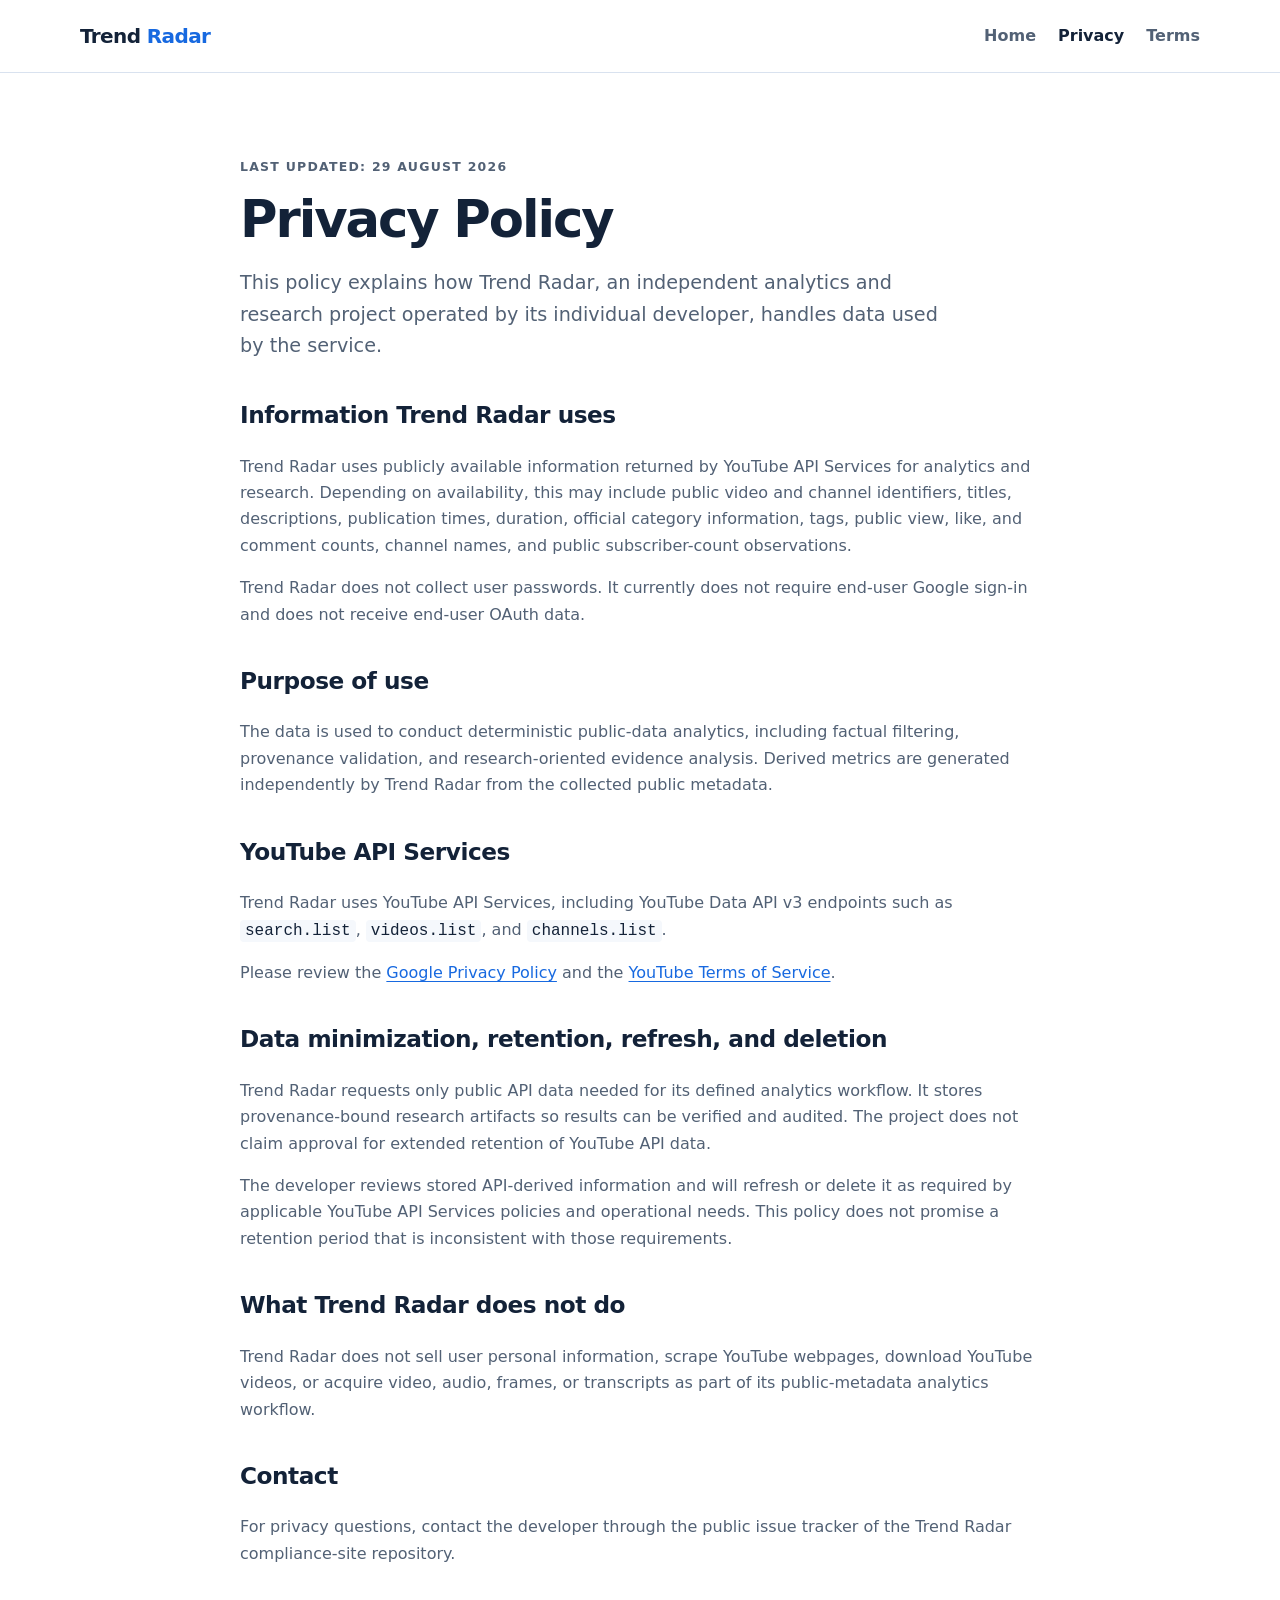
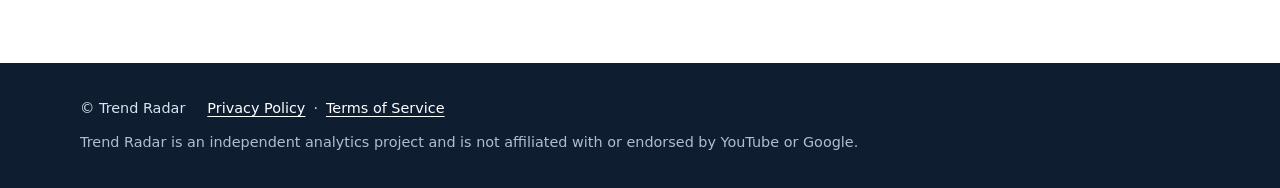
==== privacy.html @ fed3d422 "Add files via upload Add Trend Radar compliance website" ====
<!doctype html>
<html lang="en">
<head>
  <meta charset="utf-8">
  <meta name="viewport" content="width=device-width, initial-scale=1">
  <meta name="description" content="Trend Radar privacy policy.">
  <title>Privacy Policy | Trend Radar</title>
  <link rel="stylesheet" href="site.css">
</head>
<body>
  <header class="site-header"><nav class="nav container" aria-label="Primary navigation"><a class="brand" href="index.html">Trend <span>Radar</span></a><div class="nav-links"><a href="index.html">Home</a><a aria-current="page" href="privacy.html">Privacy</a><a href="terms.html">Terms</a></div></nav></header>
  <main class="container legal">
    <p class="eyebrow">Last updated: 29 August 2026</p>
    <h1>Privacy Policy</h1>
    <p class="lead">This policy explains how Trend Radar, an independent analytics and research project operated by its individual developer, handles data used by the service.</p>
    <section><h2>Information Trend Radar uses</h2><p>Trend Radar uses publicly available information returned by YouTube API Services for analytics and research. Depending on availability, this may include public video and channel identifiers, titles, descriptions, publication times, duration, official category information, tags, public view, like, and comment counts, channel names, and public subscriber-count observations.</p><p>Trend Radar does not collect user passwords. It currently does not require end-user Google sign-in and does not receive end-user OAuth data.</p></section>
    <section><h2>Purpose of use</h2><p>The data is used to conduct deterministic public-data analytics, including factual filtering, provenance validation, and research-oriented evidence analysis. Derived metrics are generated independently by Trend Radar from the collected public metadata.</p></section>
    <section><h2>YouTube API Services</h2><p>Trend Radar uses YouTube API Services, including YouTube Data API v3 endpoints such as <code>search.list</code>, <code>videos.list</code>, and <code>channels.list</code>.</p><p>Please review the <a href="https://policies.google.com/privacy">Google Privacy Policy</a> and the <a href="https://www.youtube.com/t/terms">YouTube Terms of Service</a>.</p></section>
    <section><h2>Data minimization, retention, refresh, and deletion</h2><p>Trend Radar requests only public API data needed for its defined analytics workflow. It stores provenance-bound research artifacts so results can be verified and audited. The project does not claim approval for extended retention of YouTube API data.</p><p>The developer reviews stored API-derived information and will refresh or delete it as required by applicable YouTube API Services policies and operational needs. This policy does not promise a retention period that is inconsistent with those requirements.</p></section>
    <section><h2>What Trend Radar does not do</h2><p>Trend Radar does not sell user personal information, scrape YouTube webpages, download YouTube videos, or acquire video, audio, frames, or transcripts as part of its public-metadata analytics workflow.</p></section>
    <section><h2>Contact</h2><p>For privacy questions, contact the developer through the public issue tracker of the Trend Radar compliance-site repository.</p></section>
  </main>
  <footer class="footer"><div class="container footer-inner"><p>© Trend Radar</p><p><a href="privacy.html">Privacy Policy</a><span aria-hidden="true">·</span><a href="terms.html">Terms of Service</a></p><p>Trend Radar is an independent analytics project and is not affiliated with or endorsed by YouTube or Google.</p></div></footer>
</body>
</html>
---- site.css ----
:root { --ink:#132238; --muted:#526175; --surface:#f5f8fc; --white:#fff; --blue:#1769e0; --line:#d9e2ef; --dark:#0f1d31; --radius:18px; }
* { box-sizing:border-box; }
html { color-scheme:light; }
body { margin:0; color:var(--ink); background:var(--white); font:16px/1.65 Inter, ui-sans-serif, system-ui, -apple-system, BlinkMacSystemFont, "Segoe UI", sans-serif; }
a { color:var(--blue); text-underline-offset:3px; }
a:focus-visible { outline:3px solid #f5b700; outline-offset:3px; }
.container { width:min(1120px, calc(100% - 48px)); margin-inline:auto; }
.site-header { border-bottom:1px solid var(--line); background:rgba(255,255,255,.96); }
.nav { min-height:72px; display:flex; align-items:center; justify-content:space-between; gap:24px; }
.brand { color:var(--ink); font-size:1.25rem; font-weight:800; text-decoration:none; letter-spacing:-.03em; }.brand span { color:var(--blue); }
.nav-links { display:flex; gap:22px; }.nav-links a { color:var(--muted); font-weight:650; text-decoration:none; }.nav-links a[aria-current="page"] { color:var(--ink); }
.hero { background:linear-gradient(125deg,#f4f8ff 0%,#fff 58%,#edf6ff 100%); padding:86px 0 76px; }.hero-grid { display:grid; grid-template-columns:1.35fr .8fr; gap:52px; align-items:center; }
.eyebrow,.card-label { color:#315f9e; font-size:.78rem; font-weight:800; letter-spacing:.1em; text-transform:uppercase; }.hero h1 { max-width:760px; margin:.25rem 0 1.2rem; font-size:clamp(2.8rem,6vw,5.25rem); line-height:1.02; letter-spacing:-.055em; }.lead { max-width:700px; color:var(--muted); font-size:1.2rem; }
.actions { display:flex; align-items:center; gap:24px; margin-top:28px; }.button { display:inline-block; padding:12px 18px; color:#fff; background:var(--blue); border-radius:9px; font-weight:750; text-decoration:none; }.text-link { font-weight:750; }
.api-card { padding:28px; background:var(--dark); color:#e8f0fb; border-radius:var(--radius); box-shadow:0 20px 60px rgba(15,29,49,.15); }.api-card h2 { margin:.25rem 0 .75rem; color:#fff; }.api-card p { margin:0 0 1rem; }.api-card .small { color:#b9c9dd; font-size:.9rem; }.api-card code { color:#fff; }
.section { padding:76px 0; }.section h2,.band h2,.legal h1 { font-size:clamp(2rem,4vw,3.35rem); line-height:1.12; letter-spacing:-.04em; }.cards { display:grid; grid-template-columns:repeat(3,1fr); gap:20px; margin-top:32px; }.cards article { padding:24px; border:1px solid var(--line); border-radius:14px; background:var(--white); }.cards h3 { margin-top:0; }.cards p,.band p,.legal p { color:var(--muted); }
.band { padding:64px 0; background:var(--surface); }.two-column { display:grid; grid-template-columns:.82fr 1fr; gap:80px; }.two-column h2 { margin-top:.25rem; }
.legal { max-width:800px; padding-top:72px; padding-bottom:80px; }.legal h1 { margin:.25rem 0 1rem; }.legal section { margin-top:34px; }.legal h2 { font-size:1.45rem; letter-spacing:-.02em; }.legal code { padding:2px 5px; border-radius:4px; background:var(--surface); color:var(--ink); }
.footer { padding:34px 0; color:#d9e3f3; background:var(--dark); font-size:.9rem; }.footer-inner { display:flex; flex-wrap:wrap; gap:10px 22px; align-items:center; }.footer p { margin:0; }.footer p:last-child { flex-basis:100%; color:#aebed2; }.footer a { color:#fff; }.footer span { margin:0 8px; }
@media (max-width:760px) { .container { width:min(100% - 32px,1120px); }.hero { padding:58px 0; }.hero-grid,.two-column,.cards { grid-template-columns:1fr; gap:24px; }.hero h1 { font-size:3rem; }.nav { min-height:64px; }.nav-links { gap:14px; }.actions { align-items:flex-start; flex-direction:column; gap:14px; } }
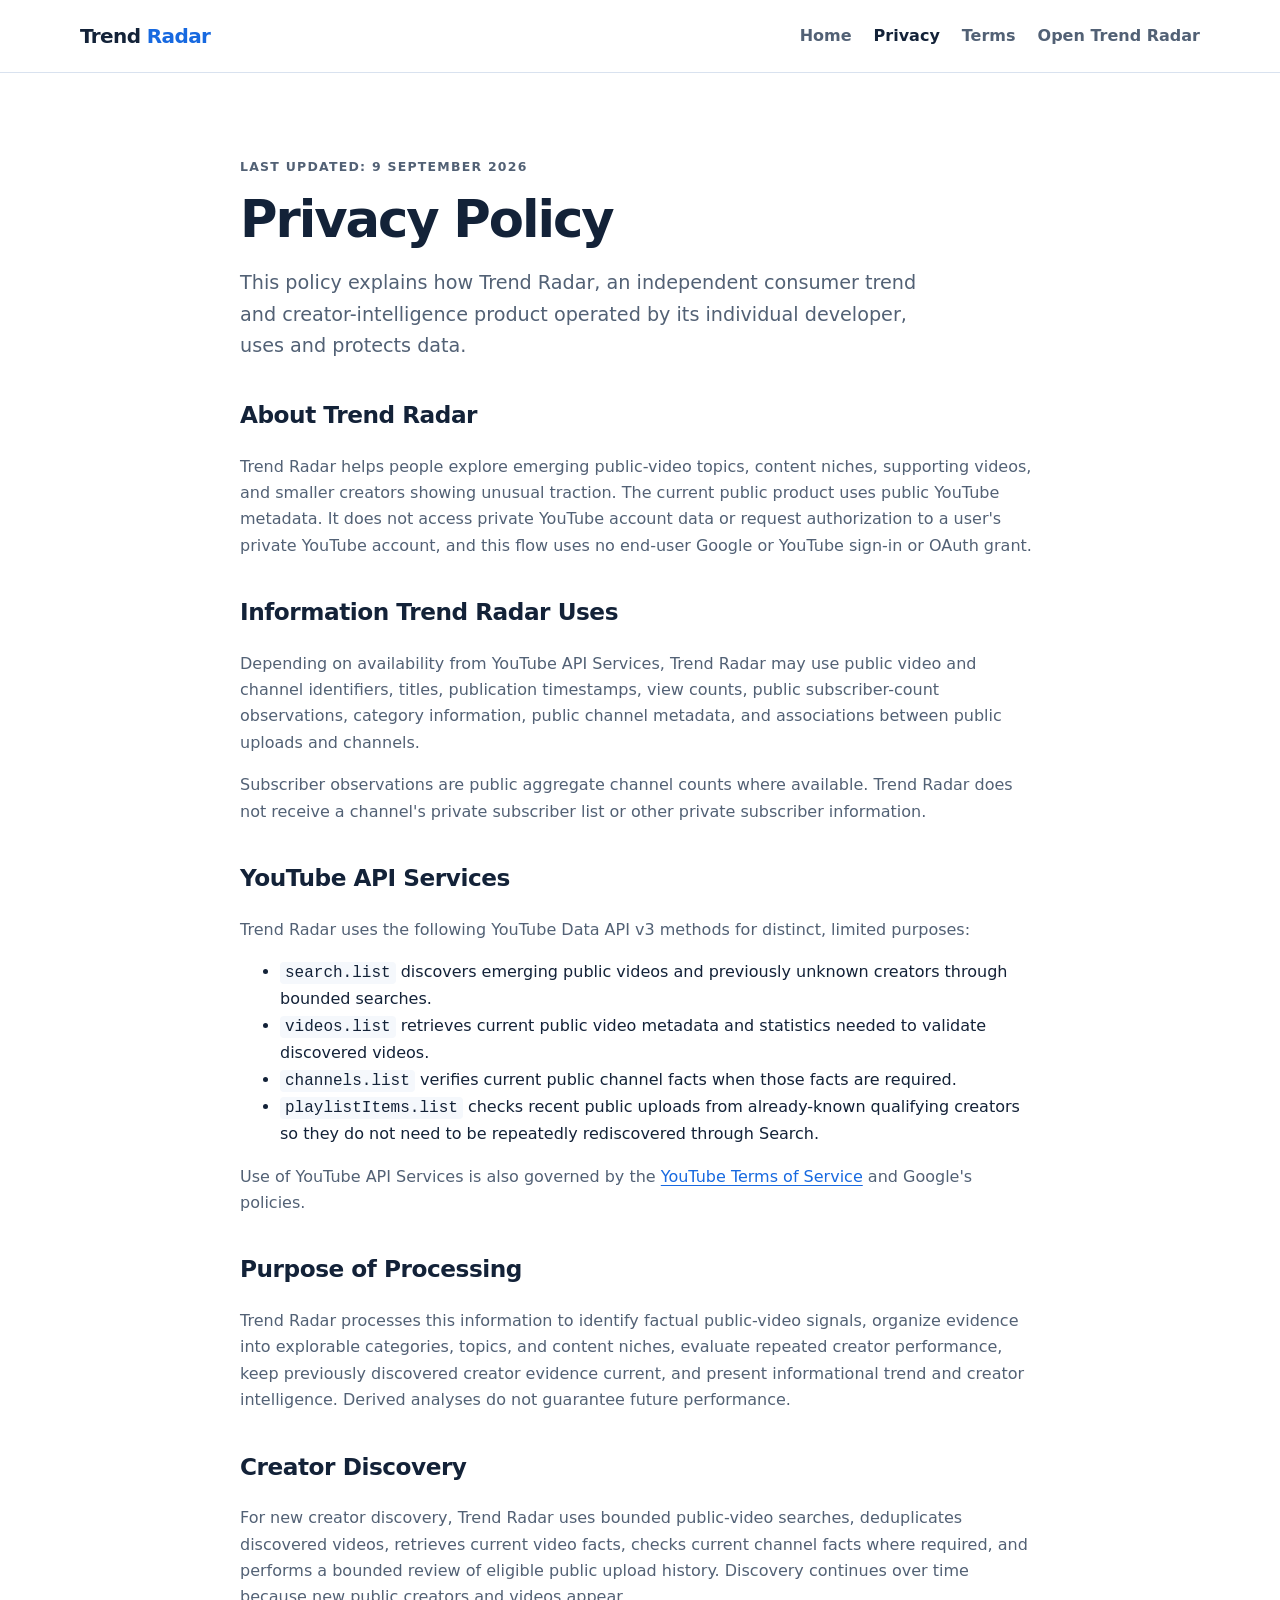
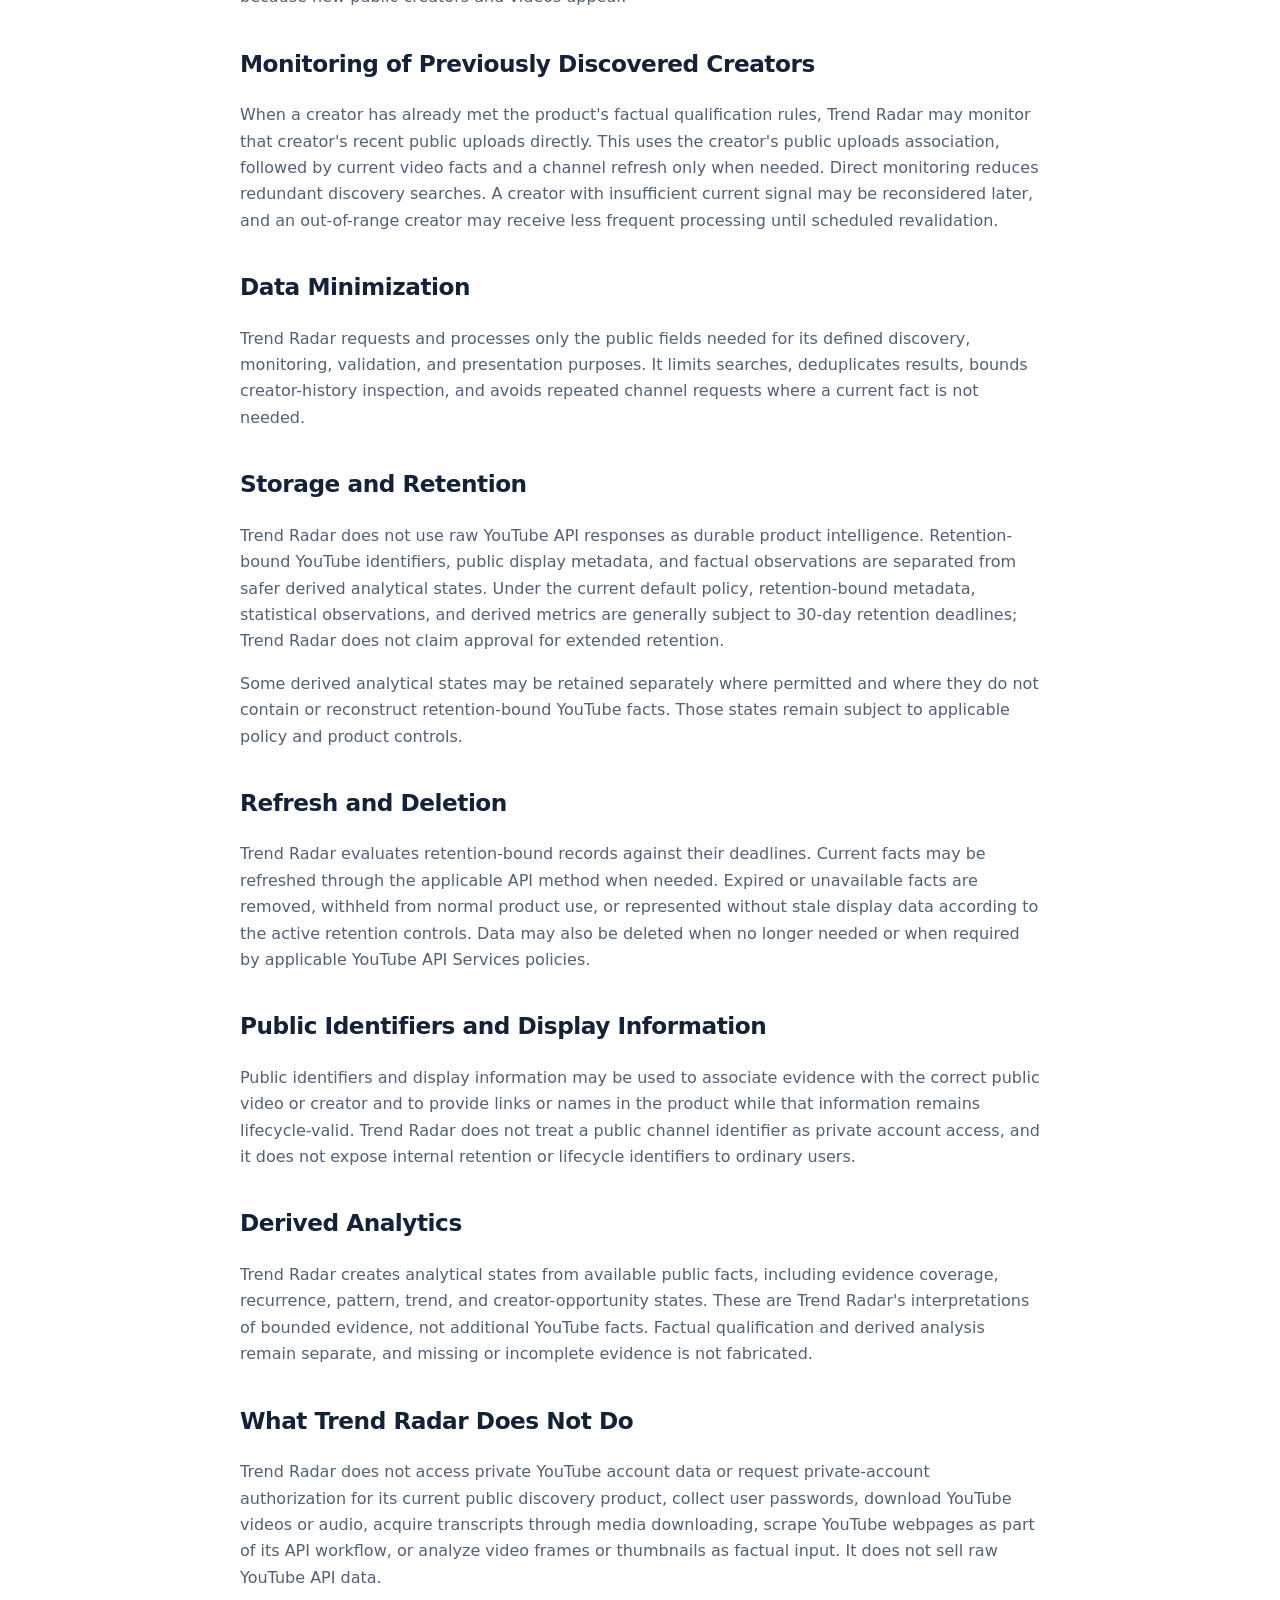
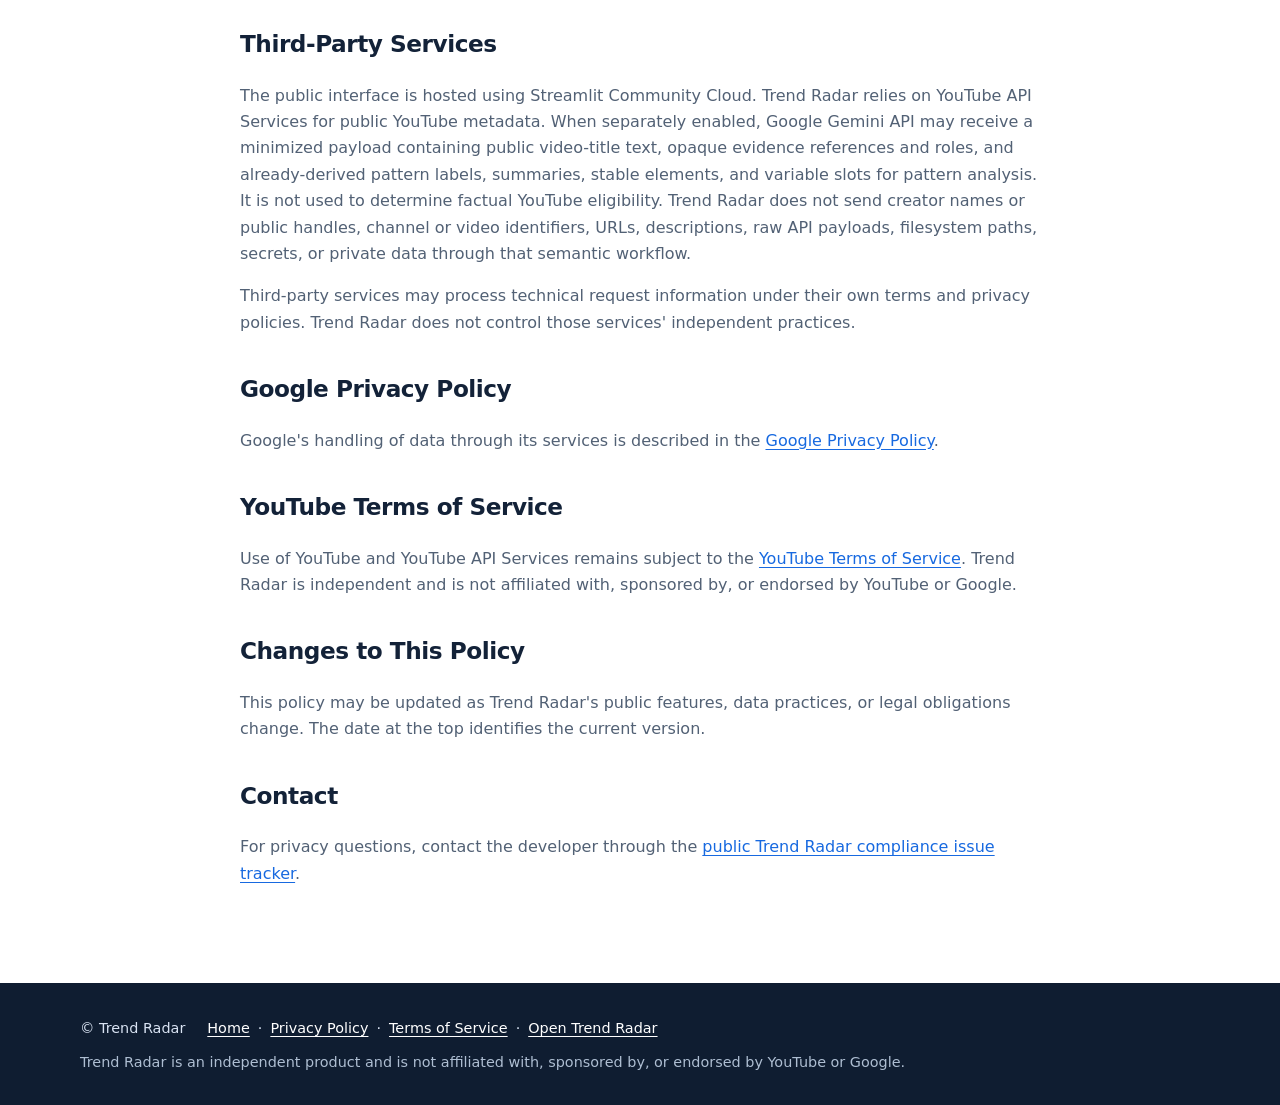
==== commit 603875c5: "Refresh Trend Radar compliance pages" ====
--- a/privacy.html
+++ b/privacy.html
@@ -8,18 +8,46 @@
   <link rel="stylesheet" href="site.css">
 </head>
 <body>
-  <header class="site-header"><nav class="nav container" aria-label="Primary navigation"><a class="brand" href="index.html">Trend <span>Radar</span></a><div class="nav-links"><a href="index.html">Home</a><a aria-current="page" href="privacy.html">Privacy</a><a href="terms.html">Terms</a></div></nav></header>
+  <header class="site-header"><nav class="nav container" aria-label="Primary navigation"><a class="brand" href="index.html">Trend <span>Radar</span></a><div class="nav-links"><a href="index.html">Home</a><a aria-current="page" href="privacy.html">Privacy</a><a href="terms.html">Terms</a><a href="https://trendradar-app-hcvohyxyf5xtnhrzssmajz.streamlit.app/">Open Trend Radar</a></div></nav></header>
   <main class="container legal">
-    <p class="eyebrow">Last updated: 29 August 2026</p>
+    <p class="eyebrow">Last updated: 9 September 2026</p>
     <h1>Privacy Policy</h1>
-    <p class="lead">This policy explains how Trend Radar, an independent analytics and research project operated by its individual developer, handles data used by the service.</p>
-    <section><h2>Information Trend Radar uses</h2><p>Trend Radar uses publicly available information returned by YouTube API Services for analytics and research. Depending on availability, this may include public video and channel identifiers, titles, descriptions, publication times, duration, official category information, tags, public view, like, and comment counts, channel names, and public subscriber-count observations.</p><p>Trend Radar does not collect user passwords. It currently does not require end-user Google sign-in and does not receive end-user OAuth data.</p></section>
-    <section><h2>Purpose of use</h2><p>The data is used to conduct deterministic public-data analytics, including factual filtering, provenance validation, and research-oriented evidence analysis. Derived metrics are generated independently by Trend Radar from the collected public metadata.</p></section>
-    <section><h2>YouTube API Services</h2><p>Trend Radar uses YouTube API Services, including YouTube Data API v3 endpoints such as <code>search.list</code>, <code>videos.list</code>, and <code>channels.list</code>.</p><p>Please review the <a href="https://policies.google.com/privacy">Google Privacy Policy</a> and the <a href="https://www.youtube.com/t/terms">YouTube Terms of Service</a>.</p></section>
-    <section><h2>Data minimization, retention, refresh, and deletion</h2><p>Trend Radar requests only public API data needed for its defined analytics workflow. It stores provenance-bound research artifacts so results can be verified and audited. The project does not claim approval for extended retention of YouTube API data.</p><p>The developer reviews stored API-derived information and will refresh or delete it as required by applicable YouTube API Services policies and operational needs. This policy does not promise a retention period that is inconsistent with those requirements.</p></section>
-    <section><h2>What Trend Radar does not do</h2><p>Trend Radar does not sell user personal information, scrape YouTube webpages, download YouTube videos, or acquire video, audio, frames, or transcripts as part of its public-metadata analytics workflow.</p></section>
-    <section><h2>Contact</h2><p>For privacy questions, contact the developer through the public issue tracker of the Trend Radar compliance-site repository.</p></section>
+    <p class="lead">This policy explains how Trend Radar, an independent consumer trend and creator-intelligence product operated by its individual developer, uses and protects data.</p>
+
+    <section><h2>About Trend Radar</h2><p>Trend Radar helps people explore emerging public-video topics, content niches, supporting videos, and smaller creators showing unusual traction. The current public product uses public YouTube metadata. It does not access private YouTube account data or request authorization to a user's private YouTube account, and this flow uses no end-user Google or YouTube sign-in or OAuth grant.</p></section>
+
+    <section><h2>Information Trend Radar Uses</h2><p>Depending on availability from YouTube API Services, Trend Radar may use public video and channel identifiers, titles, publication timestamps, view counts, public subscriber-count observations, category information, public channel metadata, and associations between public uploads and channels.</p><p>Subscriber observations are public aggregate channel counts where available. Trend Radar does not receive a channel's private subscriber list or other private subscriber information.</p></section>
+
+    <section><h2>YouTube API Services</h2><p>Trend Radar uses the following YouTube Data API v3 methods for distinct, limited purposes:</p><ul><li><code>search.list</code> discovers emerging public videos and previously unknown creators through bounded searches.</li><li><code>videos.list</code> retrieves current public video metadata and statistics needed to validate discovered videos.</li><li><code>channels.list</code> verifies current public channel facts when those facts are required.</li><li><code>playlistItems.list</code> checks recent public uploads from already-known qualifying creators so they do not need to be repeatedly rediscovered through Search.</li></ul><p>Use of YouTube API Services is also governed by the <a href="https://www.youtube.com/t/terms">YouTube Terms of Service</a> and Google's policies.</p></section>
+
+    <section><h2>Purpose of Processing</h2><p>Trend Radar processes this information to identify factual public-video signals, organize evidence into explorable categories, topics, and content niches, evaluate repeated creator performance, keep previously discovered creator evidence current, and present informational trend and creator intelligence. Derived analyses do not guarantee future performance.</p></section>
+
+    <section><h2>Creator Discovery</h2><p>For new creator discovery, Trend Radar uses bounded public-video searches, deduplicates discovered videos, retrieves current video facts, checks current channel facts where required, and performs a bounded review of eligible public upload history. Discovery continues over time because new public creators and videos appear.</p></section>
+
+    <section><h2>Monitoring of Previously Discovered Creators</h2><p>When a creator has already met the product's factual qualification rules, Trend Radar may monitor that creator's recent public uploads directly. This uses the creator's public uploads association, followed by current video facts and a channel refresh only when needed. Direct monitoring reduces redundant discovery searches. A creator with insufficient current signal may be reconsidered later, and an out-of-range creator may receive less frequent processing until scheduled revalidation.</p></section>
+
+    <section><h2>Data Minimization</h2><p>Trend Radar requests and processes only the public fields needed for its defined discovery, monitoring, validation, and presentation purposes. It limits searches, deduplicates results, bounds creator-history inspection, and avoids repeated channel requests where a current fact is not needed.</p></section>
+
+    <section><h2>Storage and Retention</h2><p>Trend Radar does not use raw YouTube API responses as durable product intelligence. Retention-bound YouTube identifiers, public display metadata, and factual observations are separated from safer derived analytical states. Under the current default policy, retention-bound metadata, statistical observations, and derived metrics are generally subject to 30-day retention deadlines; Trend Radar does not claim approval for extended retention.</p><p>Some derived analytical states may be retained separately where permitted and where they do not contain or reconstruct retention-bound YouTube facts. Those states remain subject to applicable policy and product controls.</p></section>
+
+    <section><h2>Refresh and Deletion</h2><p>Trend Radar evaluates retention-bound records against their deadlines. Current facts may be refreshed through the applicable API method when needed. Expired or unavailable facts are removed, withheld from normal product use, or represented without stale display data according to the active retention controls. Data may also be deleted when no longer needed or when required by applicable YouTube API Services policies.</p></section>
+
+    <section><h2>Public Identifiers and Display Information</h2><p>Public identifiers and display information may be used to associate evidence with the correct public video or creator and to provide links or names in the product while that information remains lifecycle-valid. Trend Radar does not treat a public channel identifier as private account access, and it does not expose internal retention or lifecycle identifiers to ordinary users.</p></section>
+
+    <section><h2>Derived Analytics</h2><p>Trend Radar creates analytical states from available public facts, including evidence coverage, recurrence, pattern, trend, and creator-opportunity states. These are Trend Radar's interpretations of bounded evidence, not additional YouTube facts. Factual qualification and derived analysis remain separate, and missing or incomplete evidence is not fabricated.</p></section>
+
+    <section><h2>What Trend Radar Does Not Do</h2><p>Trend Radar does not access private YouTube account data or request private-account authorization for its current public discovery product, collect user passwords, download YouTube videos or audio, acquire transcripts through media downloading, scrape YouTube webpages as part of its API workflow, or analyze video frames or thumbnails as factual input. It does not sell raw YouTube API data.</p></section>
+
+    <section><h2>Third-Party Services</h2><p>The public interface is hosted using Streamlit Community Cloud. Trend Radar relies on YouTube API Services for public YouTube metadata. When separately enabled, Google Gemini API may receive a minimized payload containing public video-title text, opaque evidence references and roles, and already-derived pattern labels, summaries, stable elements, and variable slots for pattern analysis. It is not used to determine factual YouTube eligibility. Trend Radar does not send creator names or public handles, channel or video identifiers, URLs, descriptions, raw API payloads, filesystem paths, secrets, or private data through that semantic workflow.</p><p>Third-party services may process technical request information under their own terms and privacy policies. Trend Radar does not control those services' independent practices.</p></section>
+
+    <section><h2>Google Privacy Policy</h2><p>Google's handling of data through its services is described in the <a href="https://policies.google.com/privacy">Google Privacy Policy</a>.</p></section>
+
+    <section><h2>YouTube Terms of Service</h2><p>Use of YouTube and YouTube API Services remains subject to the <a href="https://www.youtube.com/t/terms">YouTube Terms of Service</a>. Trend Radar is independent and is not affiliated with, sponsored by, or endorsed by YouTube or Google.</p></section>
+
+    <section><h2>Changes to This Policy</h2><p>This policy may be updated as Trend Radar's public features, data practices, or legal obligations change. The date at the top identifies the current version.</p></section>
+
+    <section><h2>Contact</h2><p>For privacy questions, contact the developer through the <a href="https://github.com/rohitgoku13-hue/trendradar-compliance/issues">public Trend Radar compliance issue tracker</a>.</p></section>
   </main>
-  <footer class="footer"><div class="container footer-inner"><p>© Trend Radar</p><p><a href="privacy.html">Privacy Policy</a><span aria-hidden="true">·</span><a href="terms.html">Terms of Service</a></p><p>Trend Radar is an independent analytics project and is not affiliated with or endorsed by YouTube or Google.</p></div></footer>
+  <footer class="footer"><div class="container footer-inner"><p>© Trend Radar</p><p><a href="index.html">Home</a><span aria-hidden="true">·</span><a href="privacy.html">Privacy Policy</a><span aria-hidden="true">·</span><a href="terms.html">Terms of Service</a><span aria-hidden="true">·</span><a href="https://trendradar-app-hcvohyxyf5xtnhrzssmajz.streamlit.app/">Open Trend Radar</a></p><p>Trend Radar is an independent product and is not affiliated with, sponsored by, or endorsed by YouTube or Google.</p></div></footer>
 </body>
 </html>
--- a/site.css
+++ b/site.css
@@ -6,9 +6,9 @@
 a:focus-visible { outline:3px solid #f5b700; outline-offset:3px; }
 .container { width:min(1120px, calc(100% - 48px)); margin-inline:auto; }
 .site-header { border-bottom:1px solid var(--line); background:rgba(255,255,255,.96); }
-.nav { min-height:72px; display:flex; align-items:center; justify-content:space-between; gap:24px; }
+.nav { min-height:72px; display:flex; flex-wrap:wrap; align-items:center; justify-content:space-between; gap:24px; }
 .brand { color:var(--ink); font-size:1.25rem; font-weight:800; text-decoration:none; letter-spacing:-.03em; }.brand span { color:var(--blue); }
-.nav-links { display:flex; gap:22px; }.nav-links a { color:var(--muted); font-weight:650; text-decoration:none; }.nav-links a[aria-current="page"] { color:var(--ink); }
+.nav-links { display:flex; flex-wrap:wrap; gap:22px; }.nav-links a { color:var(--muted); font-weight:650; text-decoration:none; }.nav-links a[aria-current="page"] { color:var(--ink); }
 .hero { background:linear-gradient(125deg,#f4f8ff 0%,#fff 58%,#edf6ff 100%); padding:86px 0 76px; }.hero-grid { display:grid; grid-template-columns:1.35fr .8fr; gap:52px; align-items:center; }
 .eyebrow,.card-label { color:#315f9e; font-size:.78rem; font-weight:800; letter-spacing:.1em; text-transform:uppercase; }.hero h1 { max-width:760px; margin:.25rem 0 1.2rem; font-size:clamp(2.8rem,6vw,5.25rem); line-height:1.02; letter-spacing:-.055em; }.lead { max-width:700px; color:var(--muted); font-size:1.2rem; }
 .actions { display:flex; align-items:center; gap:24px; margin-top:28px; }.button { display:inline-block; padding:12px 18px; color:#fff; background:var(--blue); border-radius:9px; font-weight:750; text-decoration:none; }.text-link { font-weight:750; }
@@ -17,4 +17,4 @@
 .band { padding:64px 0; background:var(--surface); }.two-column { display:grid; grid-template-columns:.82fr 1fr; gap:80px; }.two-column h2 { margin-top:.25rem; }
 .legal { max-width:800px; padding-top:72px; padding-bottom:80px; }.legal h1 { margin:.25rem 0 1rem; }.legal section { margin-top:34px; }.legal h2 { font-size:1.45rem; letter-spacing:-.02em; }.legal code { padding:2px 5px; border-radius:4px; background:var(--surface); color:var(--ink); }
 .footer { padding:34px 0; color:#d9e3f3; background:var(--dark); font-size:.9rem; }.footer-inner { display:flex; flex-wrap:wrap; gap:10px 22px; align-items:center; }.footer p { margin:0; }.footer p:last-child { flex-basis:100%; color:#aebed2; }.footer a { color:#fff; }.footer span { margin:0 8px; }
-@media (max-width:760px) { .container { width:min(100% - 32px,1120px); }.hero { padding:58px 0; }.hero-grid,.two-column,.cards { grid-template-columns:1fr; gap:24px; }.hero h1 { font-size:3rem; }.nav { min-height:64px; }.nav-links { gap:14px; }.actions { align-items:flex-start; flex-direction:column; gap:14px; } }
+@media (max-width:760px) { .container { width:min(100% - 32px,1120px); }.hero { padding:58px 0; }.hero-grid,.two-column,.cards { grid-template-columns:1fr; gap:24px; }.hero h1 { font-size:3rem; }.nav { min-height:64px; padding:12px 0; }.nav-links { gap:10px 14px; }.actions { align-items:flex-start; flex-direction:column; gap:14px; } }
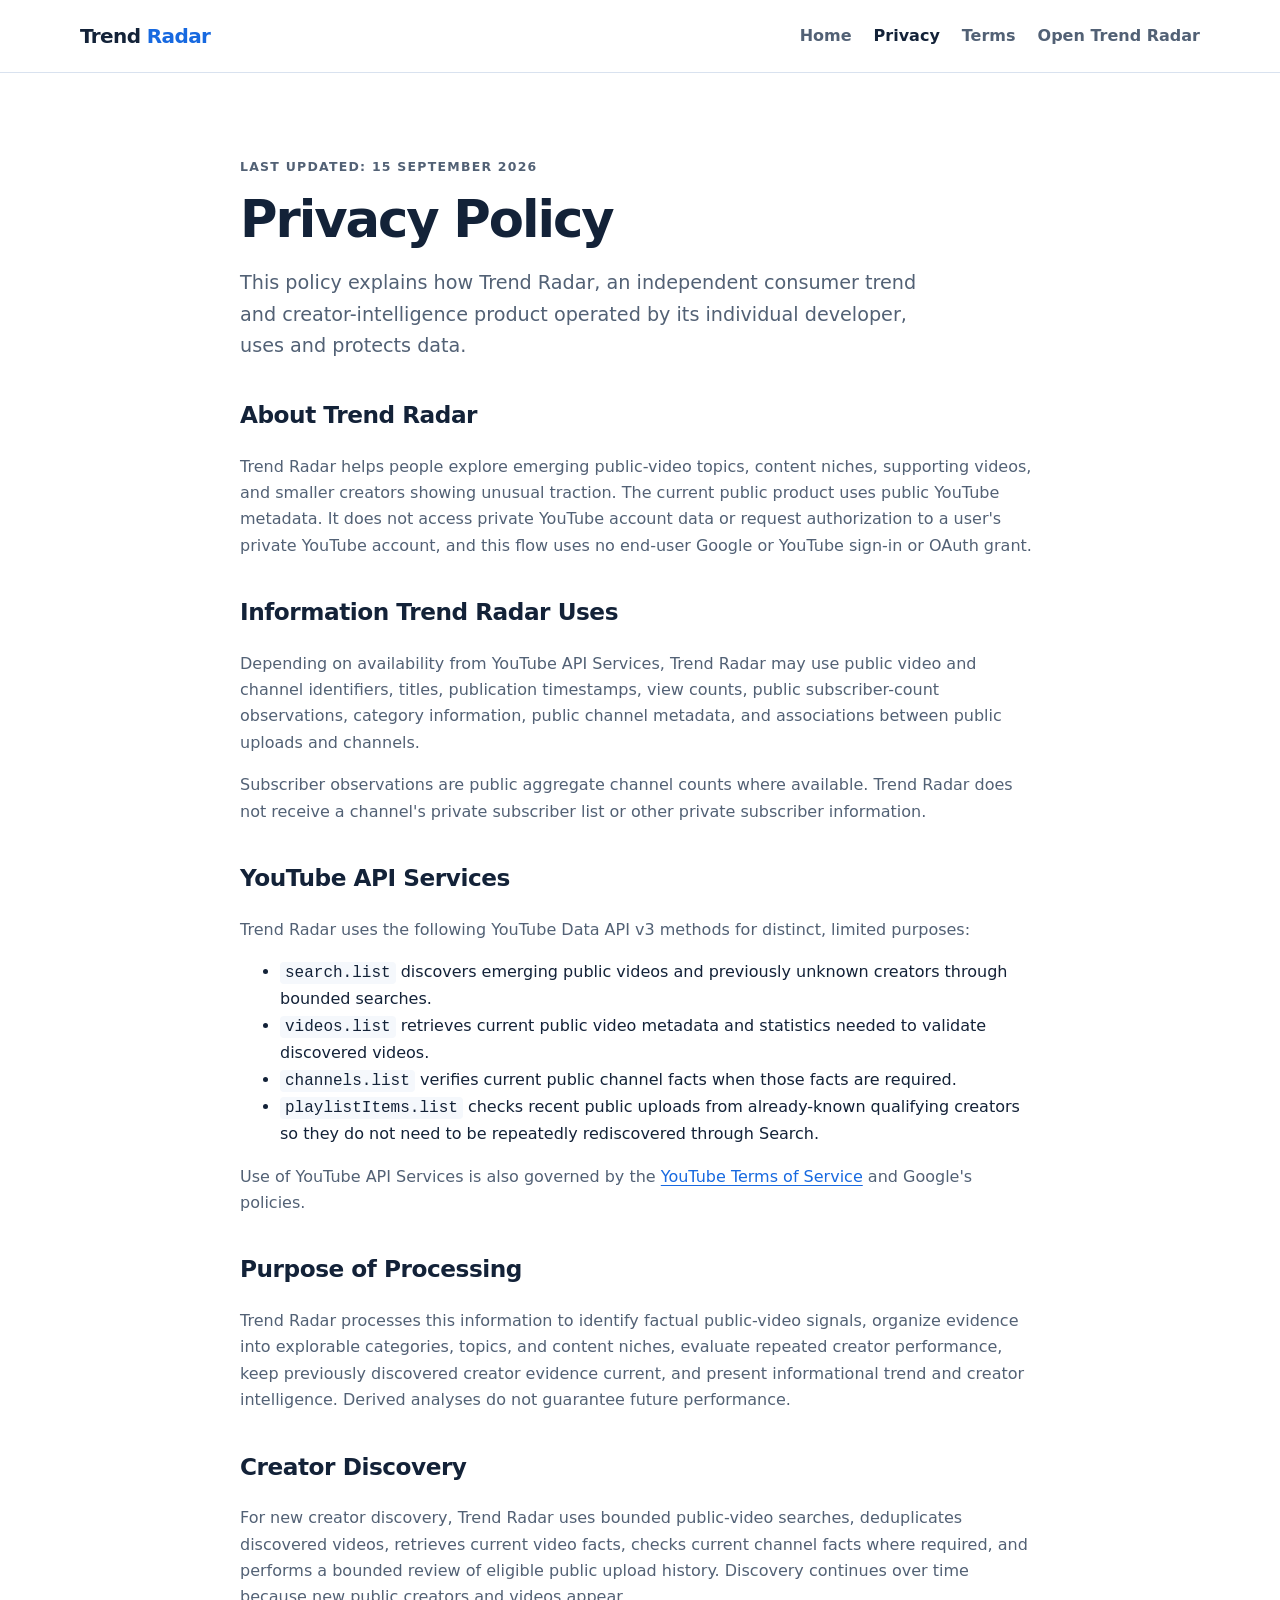
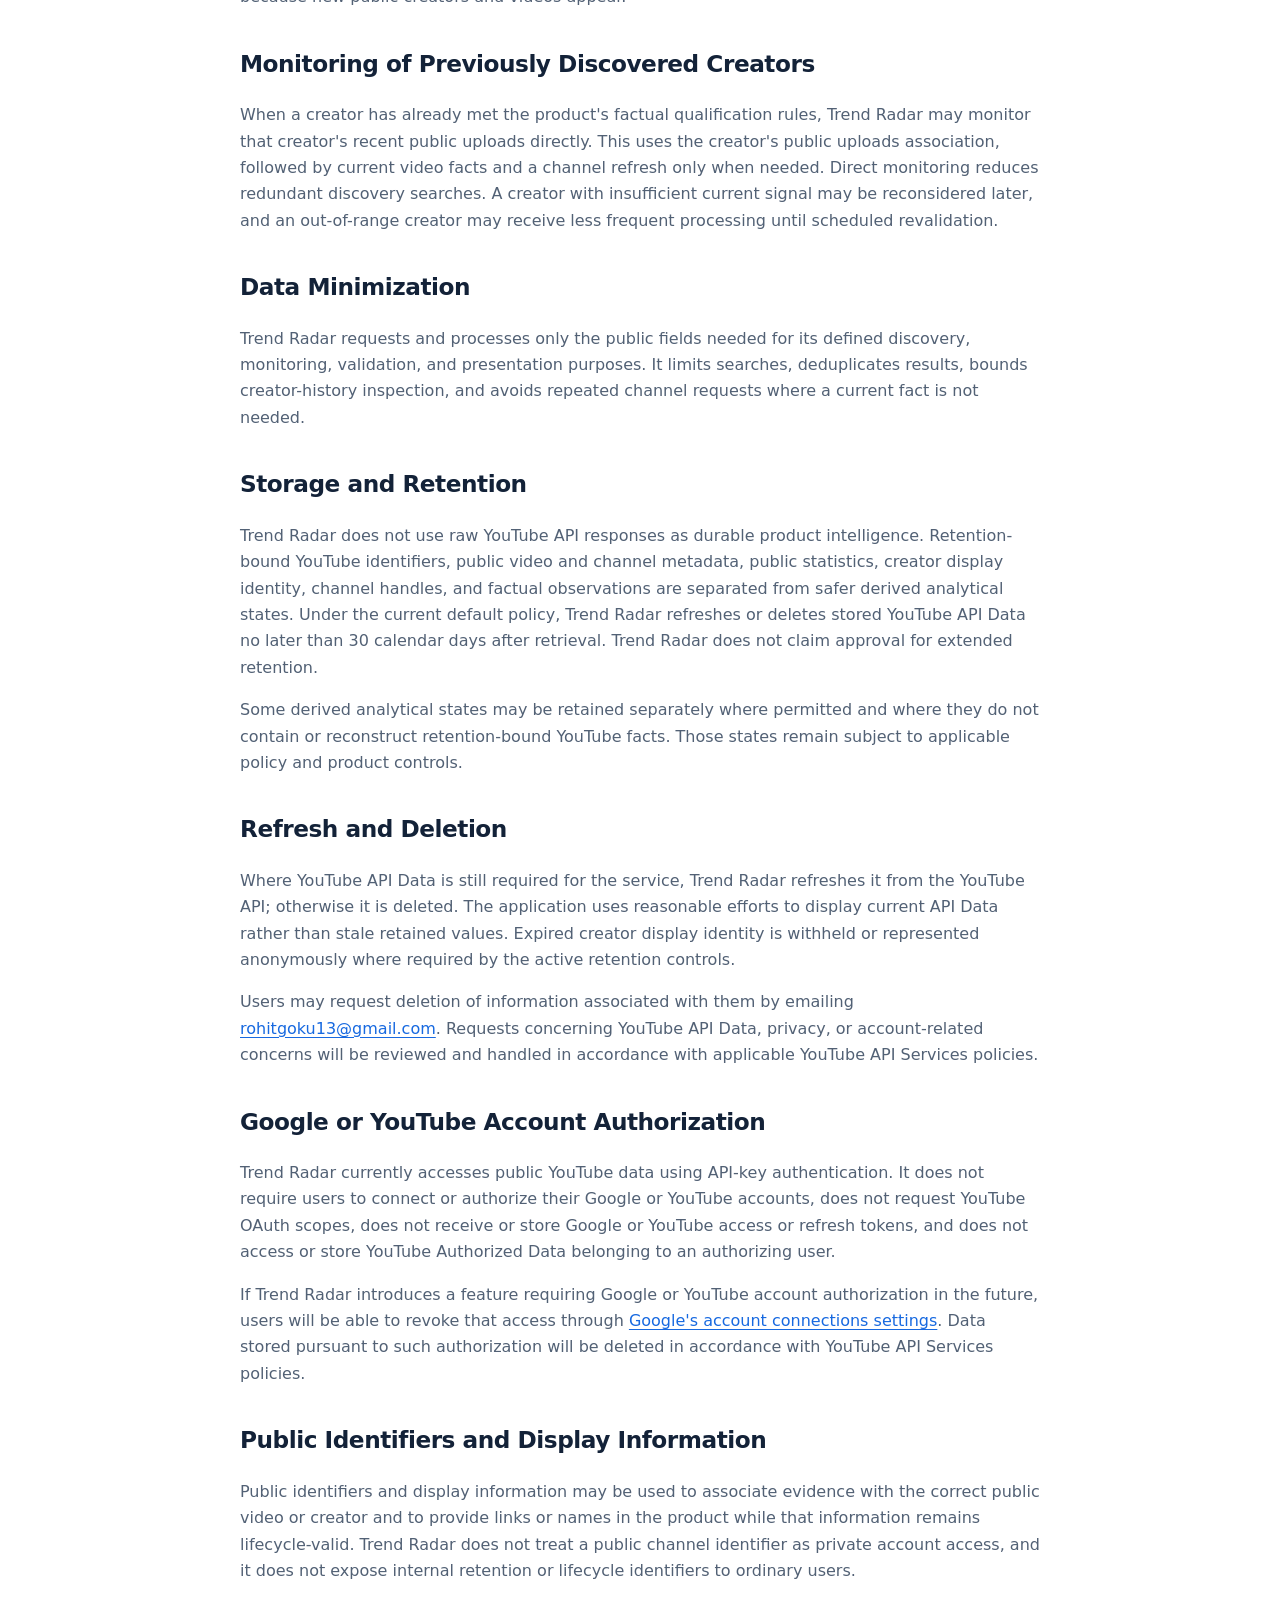
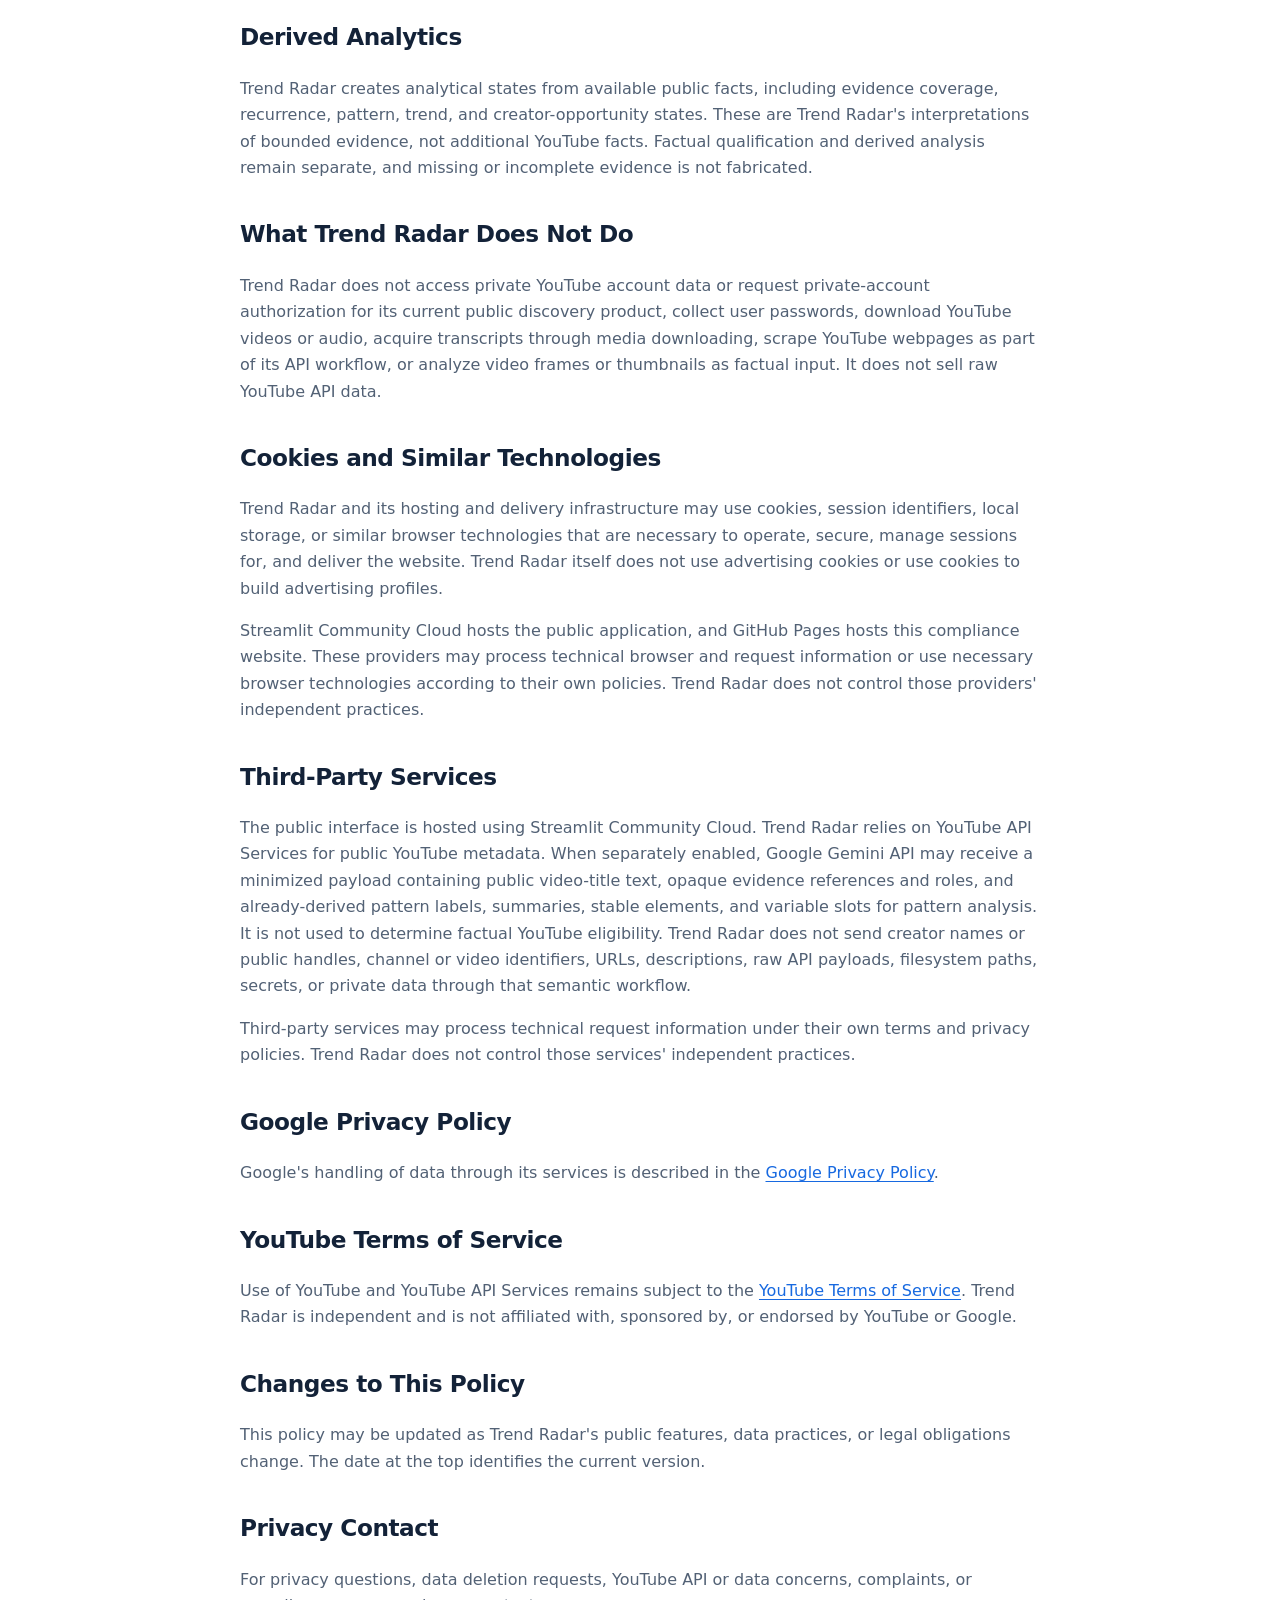
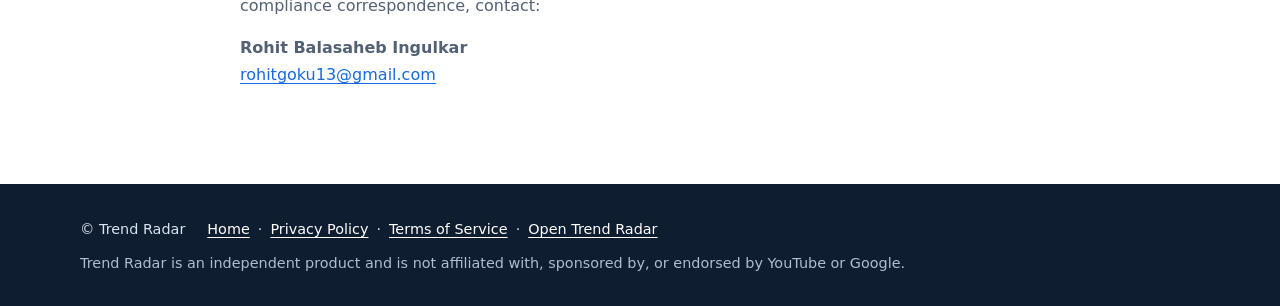
==== commit 3ca3fd32: "Resolve YouTube API compliance disclosures" ====
--- a/privacy.html
+++ b/privacy.html
@@ -10,7 +10,7 @@
 <body>
   <header class="site-header"><nav class="nav container" aria-label="Primary navigation"><a class="brand" href="index.html">Trend <span>Radar</span></a><div class="nav-links"><a href="index.html">Home</a><a aria-current="page" href="privacy.html">Privacy</a><a href="terms.html">Terms</a><a href="https://trendradar-app-hcvohyxyf5xtnhrzssmajz.streamlit.app/">Open Trend Radar</a></div></nav></header>
   <main class="container legal">
-    <p class="eyebrow">Last updated: 9 September 2026</p>
+    <p class="eyebrow">Last updated: 15 September 2026</p>
     <h1>Privacy Policy</h1>
     <p class="lead">This policy explains how Trend Radar, an independent consumer trend and creator-intelligence product operated by its individual developer, uses and protects data.</p>
 
@@ -28,15 +28,19 @@
 
     <section><h2>Data Minimization</h2><p>Trend Radar requests and processes only the public fields needed for its defined discovery, monitoring, validation, and presentation purposes. It limits searches, deduplicates results, bounds creator-history inspection, and avoids repeated channel requests where a current fact is not needed.</p></section>
 
-    <section><h2>Storage and Retention</h2><p>Trend Radar does not use raw YouTube API responses as durable product intelligence. Retention-bound YouTube identifiers, public display metadata, and factual observations are separated from safer derived analytical states. Under the current default policy, retention-bound metadata, statistical observations, and derived metrics are generally subject to 30-day retention deadlines; Trend Radar does not claim approval for extended retention.</p><p>Some derived analytical states may be retained separately where permitted and where they do not contain or reconstruct retention-bound YouTube facts. Those states remain subject to applicable policy and product controls.</p></section>
+    <section><h2>Storage and Retention</h2><p>Trend Radar does not use raw YouTube API responses as durable product intelligence. Retention-bound YouTube identifiers, public video and channel metadata, public statistics, creator display identity, channel handles, and factual observations are separated from safer derived analytical states. Under the current default policy, Trend Radar refreshes or deletes stored YouTube API Data no later than 30 calendar days after retrieval. Trend Radar does not claim approval for extended retention.</p><p>Some derived analytical states may be retained separately where permitted and where they do not contain or reconstruct retention-bound YouTube facts. Those states remain subject to applicable policy and product controls.</p></section>
 
-    <section><h2>Refresh and Deletion</h2><p>Trend Radar evaluates retention-bound records against their deadlines. Current facts may be refreshed through the applicable API method when needed. Expired or unavailable facts are removed, withheld from normal product use, or represented without stale display data according to the active retention controls. Data may also be deleted when no longer needed or when required by applicable YouTube API Services policies.</p></section>
+    <section><h2>Refresh and Deletion</h2><p>Where YouTube API Data is still required for the service, Trend Radar refreshes it from the YouTube API; otherwise it is deleted. The application uses reasonable efforts to display current API Data rather than stale retained values. Expired creator display identity is withheld or represented anonymously where required by the active retention controls.</p><p>Users may request deletion of information associated with them by emailing <a href="mailto:rohitgoku13@gmail.com">rohitgoku13@gmail.com</a>. Requests concerning YouTube API Data, privacy, or account-related concerns will be reviewed and handled in accordance with applicable YouTube API Services policies.</p></section>
+
+    <section><h2>Google or YouTube Account Authorization</h2><p>Trend Radar currently accesses public YouTube data using API-key authentication. It does not require users to connect or authorize their Google or YouTube accounts, does not request YouTube OAuth scopes, does not receive or store Google or YouTube access or refresh tokens, and does not access or store YouTube Authorized Data belonging to an authorizing user.</p><p>If Trend Radar introduces a feature requiring Google or YouTube account authorization in the future, users will be able to revoke that access through <a href="https://myaccount.google.com/connections?filters=3,4&amp;hl=en">Google's account connections settings</a>. Data stored pursuant to such authorization will be deleted in accordance with YouTube API Services policies.</p></section>
 
     <section><h2>Public Identifiers and Display Information</h2><p>Public identifiers and display information may be used to associate evidence with the correct public video or creator and to provide links or names in the product while that information remains lifecycle-valid. Trend Radar does not treat a public channel identifier as private account access, and it does not expose internal retention or lifecycle identifiers to ordinary users.</p></section>
 
     <section><h2>Derived Analytics</h2><p>Trend Radar creates analytical states from available public facts, including evidence coverage, recurrence, pattern, trend, and creator-opportunity states. These are Trend Radar's interpretations of bounded evidence, not additional YouTube facts. Factual qualification and derived analysis remain separate, and missing or incomplete evidence is not fabricated.</p></section>
 
     <section><h2>What Trend Radar Does Not Do</h2><p>Trend Radar does not access private YouTube account data or request private-account authorization for its current public discovery product, collect user passwords, download YouTube videos or audio, acquire transcripts through media downloading, scrape YouTube webpages as part of its API workflow, or analyze video frames or thumbnails as factual input. It does not sell raw YouTube API data.</p></section>
+
+    <section><h2>Cookies and Similar Technologies</h2><p>Trend Radar and its hosting and delivery infrastructure may use cookies, session identifiers, local storage, or similar browser technologies that are necessary to operate, secure, manage sessions for, and deliver the website. Trend Radar itself does not use advertising cookies or use cookies to build advertising profiles.</p><p>Streamlit Community Cloud hosts the public application, and GitHub Pages hosts this compliance website. These providers may process technical browser and request information or use necessary browser technologies according to their own policies. Trend Radar does not control those providers' independent practices.</p></section>
 
     <section><h2>Third-Party Services</h2><p>The public interface is hosted using Streamlit Community Cloud. Trend Radar relies on YouTube API Services for public YouTube metadata. When separately enabled, Google Gemini API may receive a minimized payload containing public video-title text, opaque evidence references and roles, and already-derived pattern labels, summaries, stable elements, and variable slots for pattern analysis. It is not used to determine factual YouTube eligibility. Trend Radar does not send creator names or public handles, channel or video identifiers, URLs, descriptions, raw API payloads, filesystem paths, secrets, or private data through that semantic workflow.</p><p>Third-party services may process technical request information under their own terms and privacy policies. Trend Radar does not control those services' independent practices.</p></section>
 
@@ -46,7 +50,7 @@
 
     <section><h2>Changes to This Policy</h2><p>This policy may be updated as Trend Radar's public features, data practices, or legal obligations change. The date at the top identifies the current version.</p></section>
 
-    <section><h2>Contact</h2><p>For privacy questions, contact the developer through the <a href="https://github.com/rohitgoku13-hue/trendradar-compliance/issues">public Trend Radar compliance issue tracker</a>.</p></section>
+    <section><h2>Privacy Contact</h2><p>For privacy questions, data deletion requests, YouTube API or data concerns, complaints, or compliance correspondence, contact:</p><p><strong>Rohit Balasaheb Ingulkar</strong><br><a href="mailto:rohitgoku13@gmail.com">rohitgoku13@gmail.com</a></p></section>
   </main>
   <footer class="footer"><div class="container footer-inner"><p>© Trend Radar</p><p><a href="index.html">Home</a><span aria-hidden="true">·</span><a href="privacy.html">Privacy Policy</a><span aria-hidden="true">·</span><a href="terms.html">Terms of Service</a><span aria-hidden="true">·</span><a href="https://trendradar-app-hcvohyxyf5xtnhrzssmajz.streamlit.app/">Open Trend Radar</a></p><p>Trend Radar is an independent product and is not affiliated with, sponsored by, or endorsed by YouTube or Google.</p></div></footer>
 </body>
